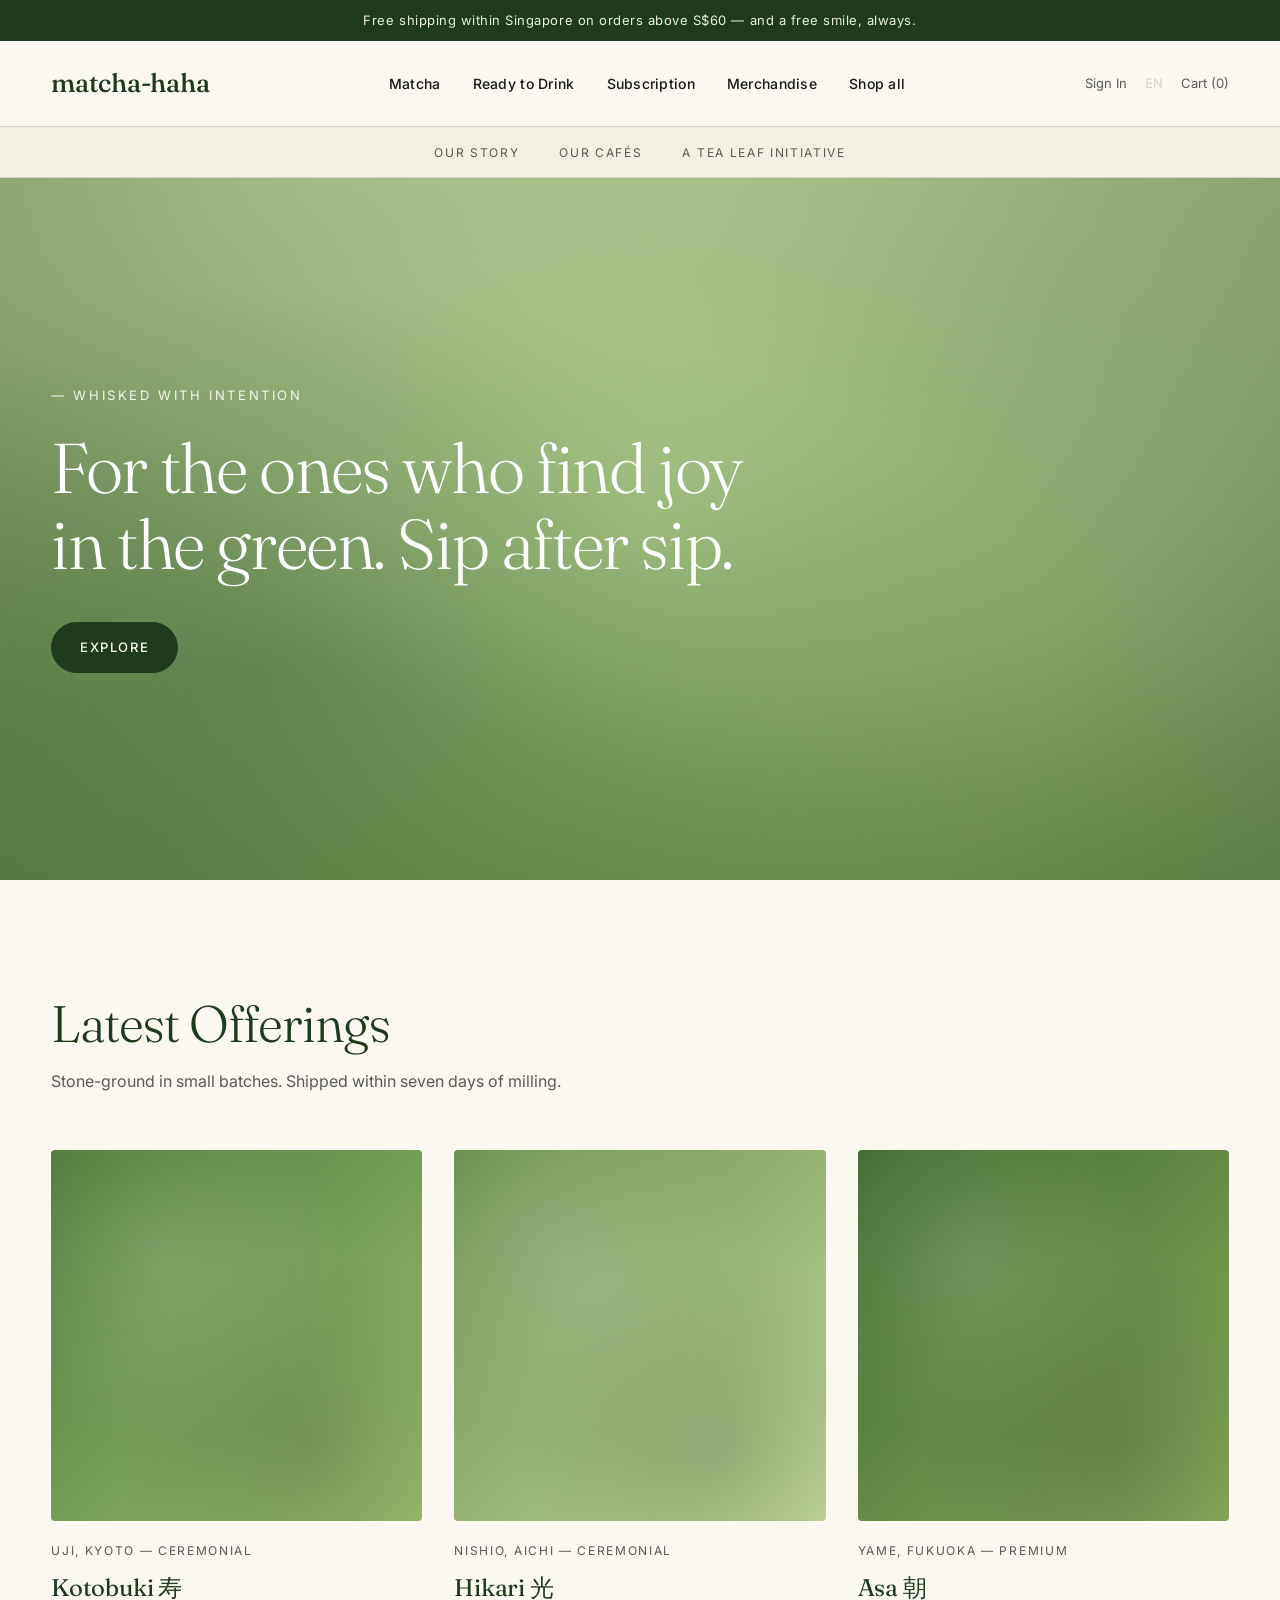
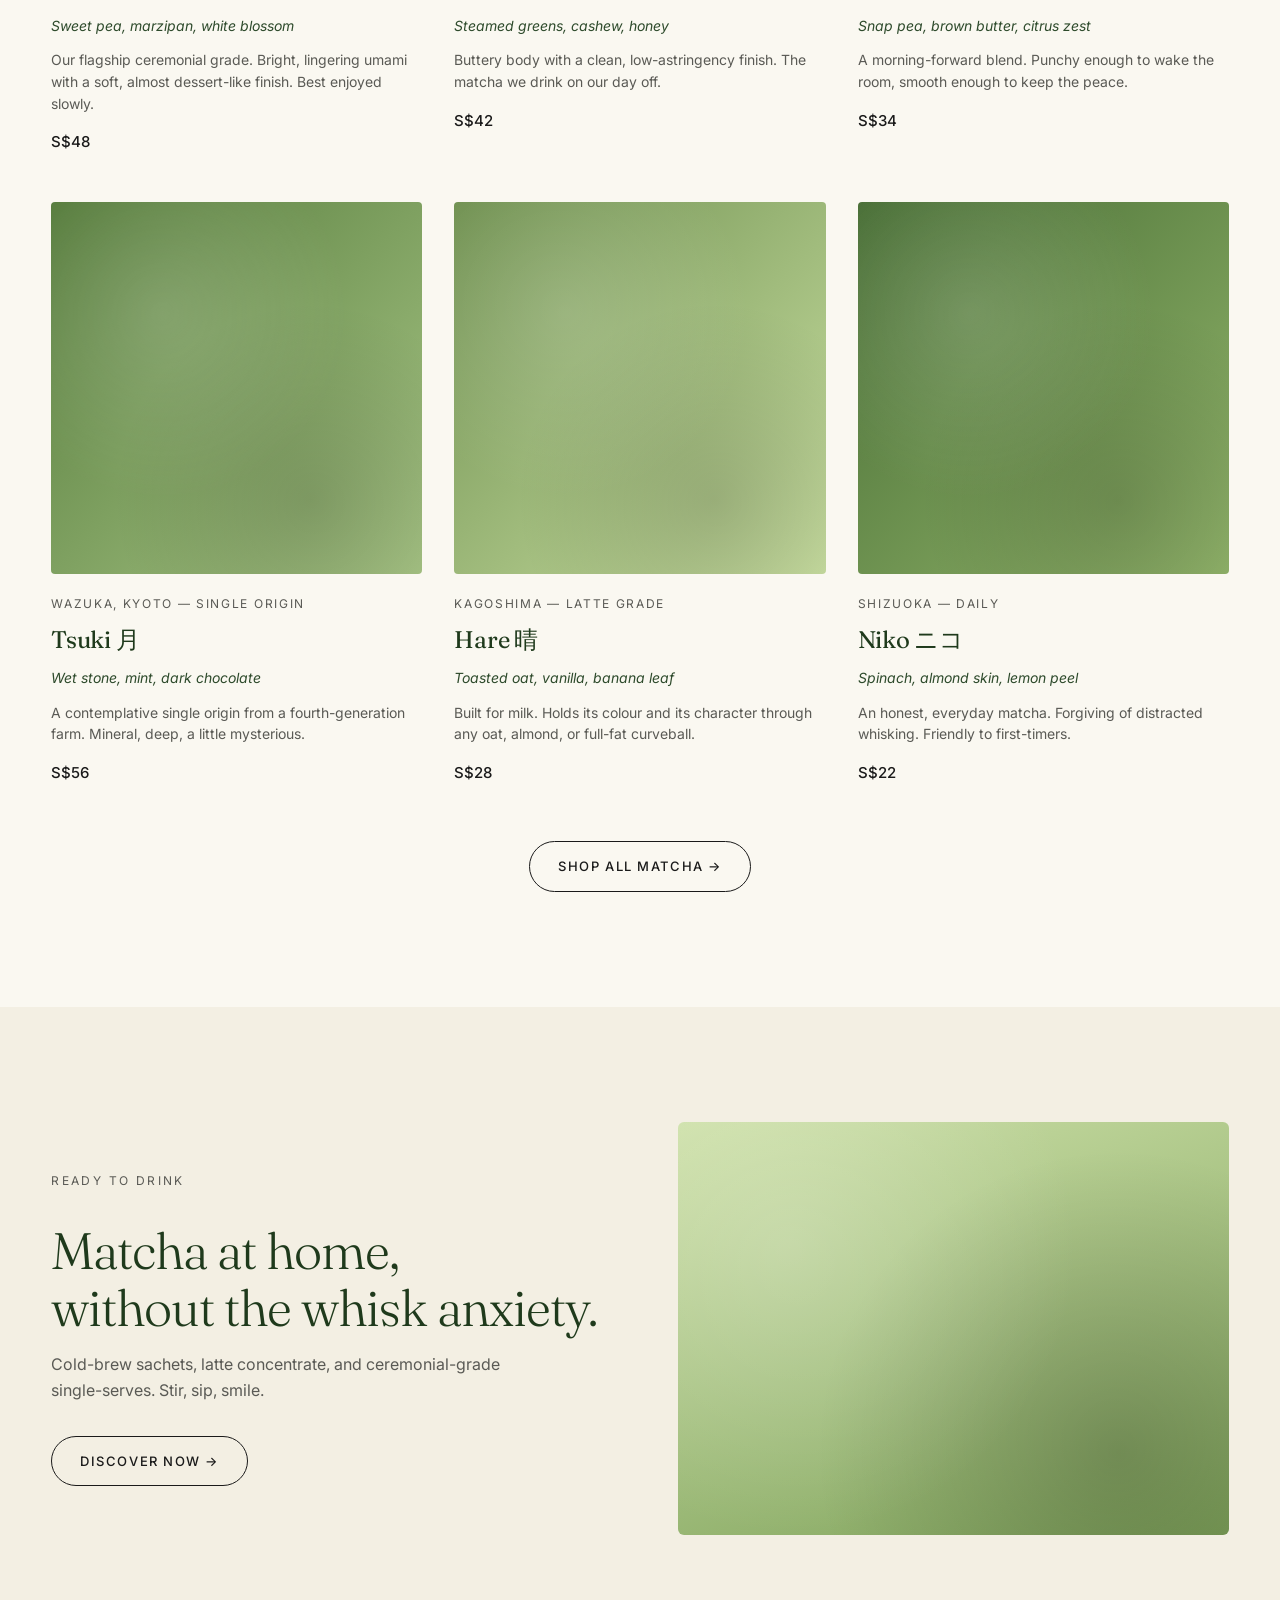
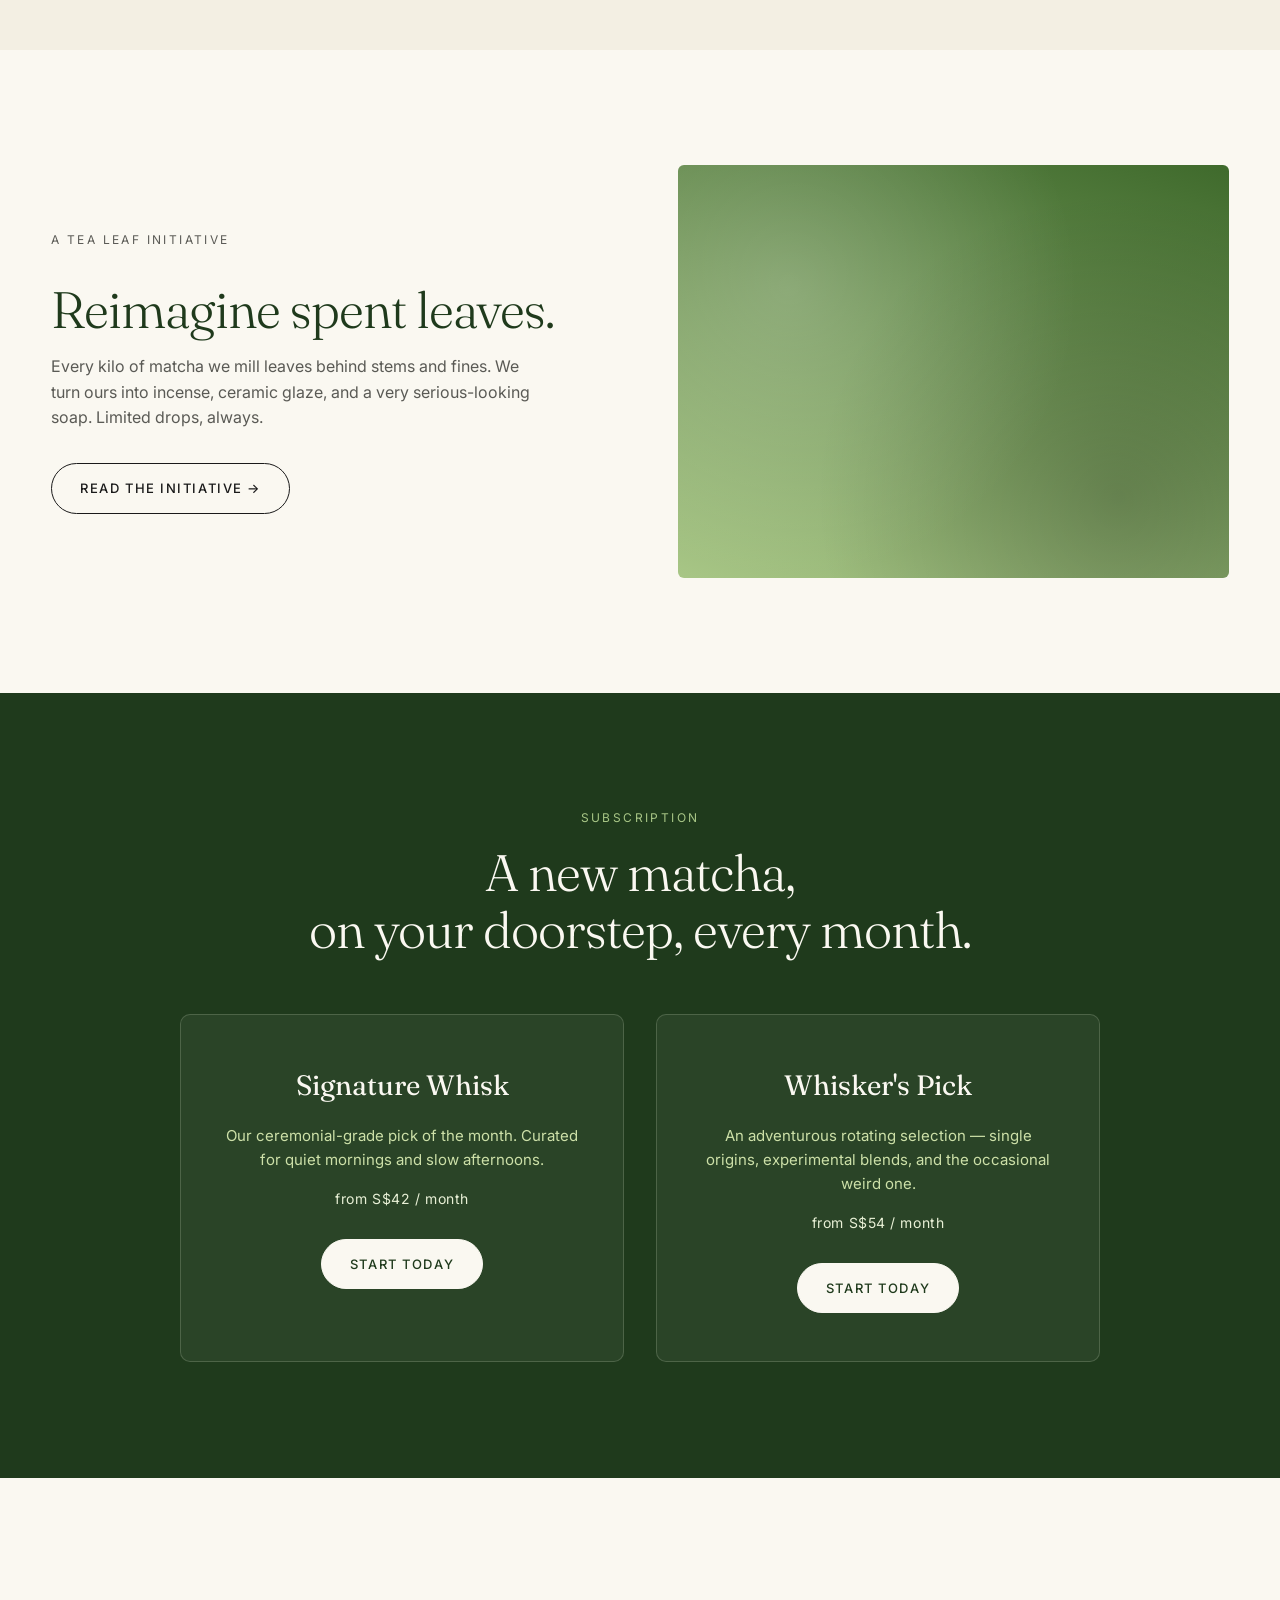
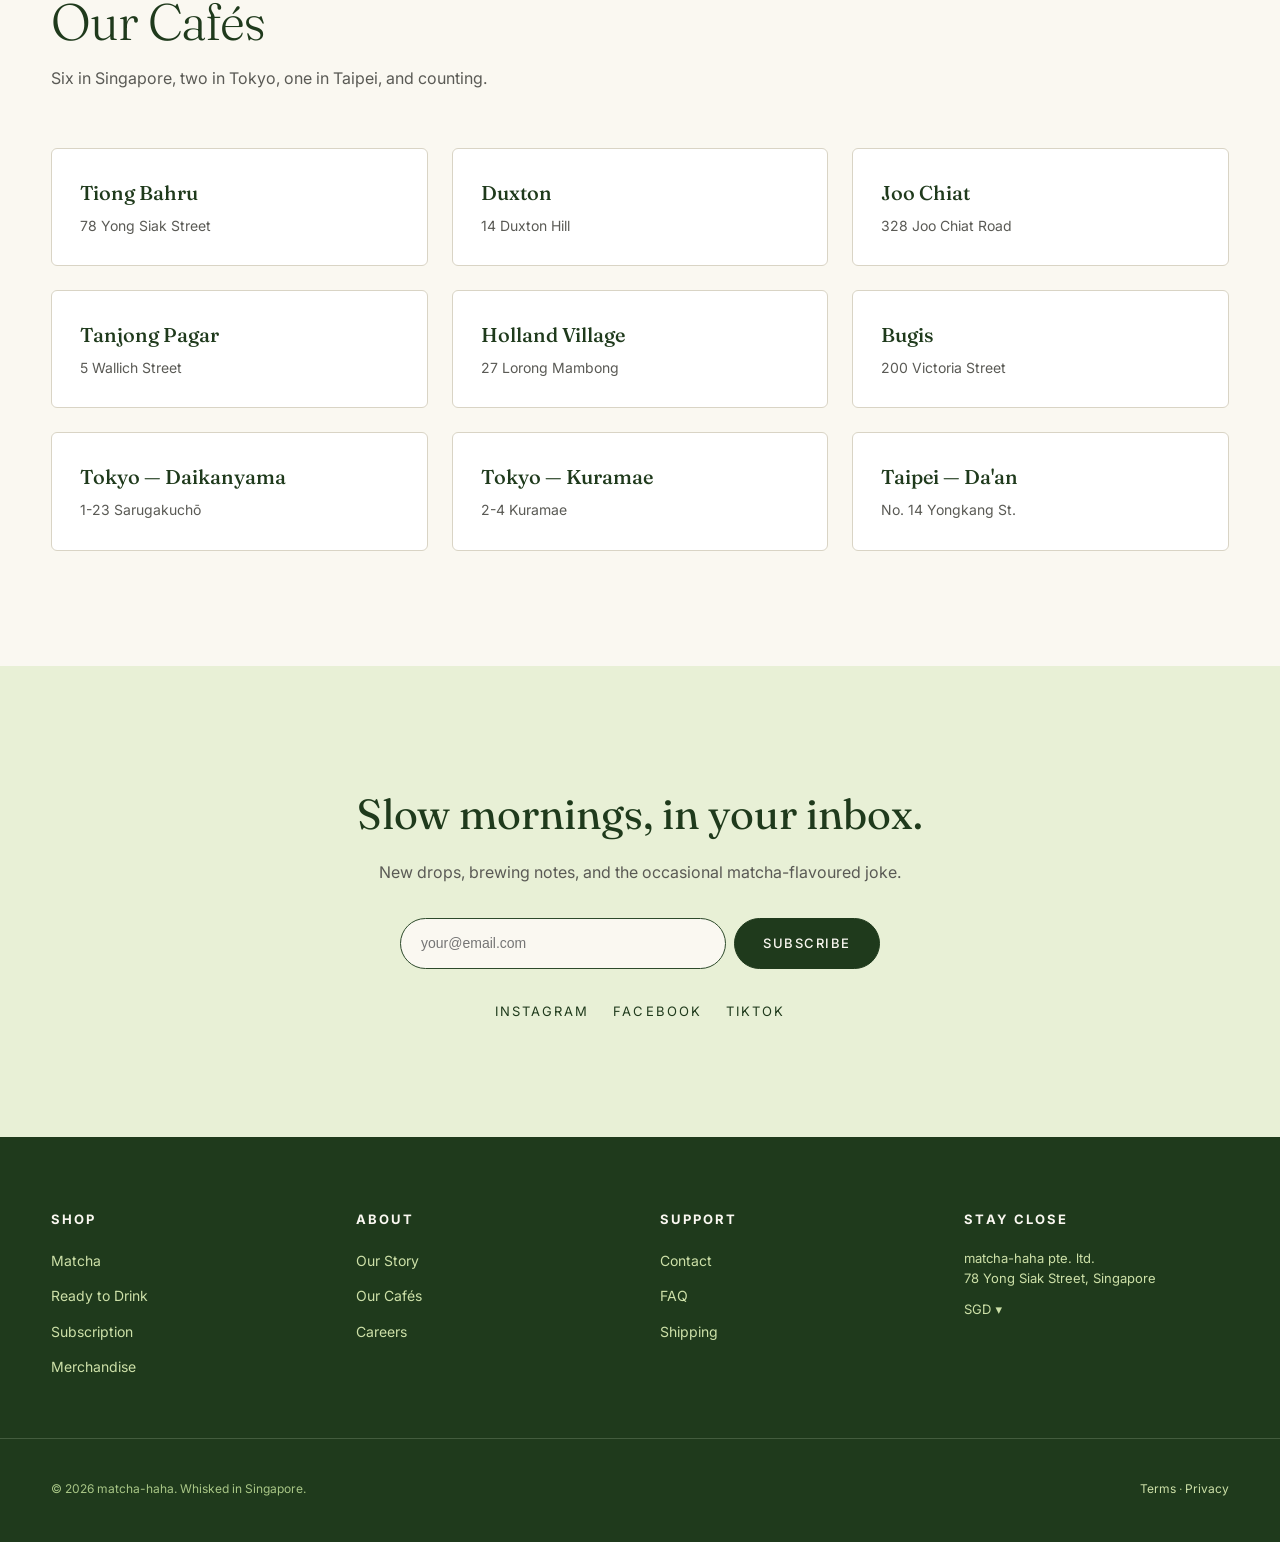
==== index.html @ e5ec3245 "first commit" ====
<!DOCTYPE html>
<html lang="en">
<head>
<meta charset="UTF-8" />
<meta name="viewport" content="width=device-width, initial-scale=1.0" />
<title>matcha-haha — Matcha Made Joyful</title>
<meta name="description" content="matcha-haha: ceremonial and culinary matcha sourced from Japan's finest tea regions. Whisked with care, served with a smile." />
<link rel="preconnect" href="https://fonts.googleapis.com" />
<link rel="preconnect" href="https://fonts.gstatic.com" crossorigin />
<link href="https://fonts.googleapis.com/css2?family=Inter:wght@300;400;500;600;700&family=Fraunces:opsz,wght@9..144,300;9..144,400;9..144,500&display=swap" rel="stylesheet" />
<link rel="stylesheet" href="css/styles.css" />
</head>
<body>

<!-- ANNOUNCEMENT BAR -->
<div class="announcement">
  <p>Free shipping within Singapore on orders above S$60 — and a free smile, always.</p>
</div>

<!-- HEADER -->
<header class="site-header">
  <div class="container header-inner">
    <a href="index.html" class="logo">matcha-haha</a>

    <nav class="primary-nav" aria-label="Primary">
      <ul>
        <li><a href="shop.html">Matcha</a></li>
        <li><a href="shop.html#ready">Ready to Drink</a></li>
        <li><a href="subscriptions.html">Subscription</a></li>
        <li><a href="shop.html#merch">Merchandise</a></li>
        <li><a href="shop.html">Shop all</a></li>
      </ul>
    </nav>

    <div class="header-utils">
      <a id="auth-link" href="signin.html" class="util-link" aria-label="Sign in">Sign In</a>
      <span class="util-divider">EN</span>
      <a href="#" class="util-link cart" aria-label="Cart">Cart (0)</a>
    </div>
  </div>

  <nav class="secondary-nav" aria-label="Secondary">
    <div class="container">
      <ul>
        <li><a href="about.html">Our Story</a></li>
        <li><a href="about.html#cafes">Our Cafés</a></li>
        <li><a href="about.html#sustainability">A Tea Leaf Initiative</a></li>
      </ul>
    </div>
  </nav>
</header>

<!-- HERO -->
<section class="hero">
  <div class="hero-inner">
    <p class="hero-eyebrow">— Whisked with intention</p>
    <h1 class="hero-title">For the ones who find joy<br/>in the green. Sip after sip.</h1>
    <a href="shop.html" class="btn btn-primary">Explore</a>
  </div>
</section>

<!-- LATEST OFFERINGS -->
<section class="section">
  <div class="container">
    <header class="section-head">
      <h2 class="section-title">Latest Offerings</h2>
      <p class="section-sub">Stone-ground in small batches. Shipped within seven days of milling.</p>
    </header>

    <div class="product-grid">
      <article class="product-card">
        <div class="product-image" style="background: linear-gradient(135deg,#4f7a3a,#9bbf6e);"></div>
        <div class="product-meta">
          <p class="product-origin">Uji, Kyoto — Ceremonial</p>
          <h3 class="product-name">Kotobuki 寿</h3>
          <p class="product-notes">Sweet pea, marzipan, white blossom</p>
          <p class="product-desc">Our flagship ceremonial grade. Bright, lingering umami with a soft, almost dessert-like finish. Best enjoyed slowly.</p>
          <p class="product-price">S$48</p>
        </div>
      </article>

      <article class="product-card">
        <div class="product-image" style="background: linear-gradient(135deg,#6a8e4e,#c2d99a);"></div>
        <div class="product-meta">
          <p class="product-origin">Nishio, Aichi — Ceremonial</p>
          <h3 class="product-name">Hikari 光</h3>
          <p class="product-notes">Steamed greens, cashew, honey</p>
          <p class="product-desc">Buttery body with a clean, low-astringency finish. The matcha we drink on our day off.</p>
          <p class="product-price">S$42</p>
        </div>
      </article>

      <article class="product-card">
        <div class="product-image" style="background: linear-gradient(135deg,#3f6a2c,#8aab5e);"></div>
        <div class="product-meta">
          <p class="product-origin">Yame, Fukuoka — Premium</p>
          <h3 class="product-name">Asa 朝</h3>
          <p class="product-notes">Snap pea, brown butter, citrus zest</p>
          <p class="product-desc">A morning-forward blend. Punchy enough to wake the room, smooth enough to keep the peace.</p>
          <p class="product-price">S$34</p>
        </div>
      </article>

      <article class="product-card">
        <div class="product-image" style="background: linear-gradient(135deg,#557b3b,#a8c686);"></div>
        <div class="product-meta">
          <p class="product-origin">Wazuka, Kyoto — Single Origin</p>
          <h3 class="product-name">Tsuki 月</h3>
          <p class="product-notes">Wet stone, mint, dark chocolate</p>
          <p class="product-desc">A contemplative single origin from a fourth-generation farm. Mineral, deep, a little mysterious.</p>
          <p class="product-price">S$56</p>
        </div>
      </article>

      <article class="product-card">
        <div class="product-image" style="background: linear-gradient(135deg,#6f9050,#cae0a2);"></div>
        <div class="product-meta">
          <p class="product-origin">Kagoshima — Latte Grade</p>
          <h3 class="product-name">Hare 晴</h3>
          <p class="product-notes">Toasted oat, vanilla, banana leaf</p>
          <p class="product-desc">Built for milk. Holds its colour and its character through any oat, almond, or full-fat curveball.</p>
          <p class="product-price">S$28</p>
        </div>
      </article>

      <article class="product-card">
        <div class="product-image" style="background: linear-gradient(135deg,#476d34,#92b56b);"></div>
        <div class="product-meta">
          <p class="product-origin">Shizuoka — Daily</p>
          <h3 class="product-name">Niko ニコ</h3>
          <p class="product-notes">Spinach, almond skin, lemon peel</p>
          <p class="product-desc">An honest, everyday matcha. Forgiving of distracted whisking. Friendly to first-timers.</p>
          <p class="product-price">S$22</p>
        </div>
      </article>
    </div>

    <div class="section-cta">
      <a href="shop.html" class="btn btn-ghost">Shop all matcha →</a>
    </div>
  </div>
</section>

<!-- READY TO DRINK -->
<section class="section section-alt">
  <div class="container split">
    <div class="split-text">
      <p class="eyebrow">Ready to Drink</p>
      <h2 class="section-title">Matcha at home,<br/>without the whisk anxiety.</h2>
      <p>Cold-brew sachets, latte concentrate, and ceremonial-grade single-serves. Stir, sip, smile.</p>
      <a href="shop.html#ready" class="btn btn-ghost">Discover now →</a>
    </div>
    <div class="split-image" style="background: linear-gradient(160deg,#cde0a8,#7ea25a);"></div>
  </div>
</section>

<!-- LIFESTYLE / SUSTAINABILITY -->
<section class="section">
  <div class="container split reverse">
    <div class="split-image" style="background: linear-gradient(200deg,#3f6a2c,#a8c686);"></div>
    <div class="split-text">
      <p class="eyebrow">A Tea Leaf Initiative</p>
      <h2 class="section-title">Reimagine spent leaves.</h2>
      <p>Every kilo of matcha we mill leaves behind stems and fines. We turn ours into incense, ceramic glaze, and a very serious-looking soap. Limited drops, always.</p>
      <a href="about.html#sustainability" class="btn btn-ghost">Read the initiative →</a>
    </div>
  </div>
</section>

<!-- SUBSCRIPTIONS -->
<section class="section section-dark">
  <div class="container">
    <header class="section-head center">
      <p class="eyebrow light">Subscription</p>
      <h2 class="section-title light">A new matcha,<br/>on your doorstep, every month.</h2>
    </header>

    <div class="sub-grid">
      <article class="sub-card">
        <h3>Signature Whisk</h3>
        <p>Our ceremonial-grade pick of the month. Curated for quiet mornings and slow afternoons.</p>
        <p class="sub-price">from S$42 / month</p>
        <a href="subscriptions.html" class="btn btn-light">Start today</a>
      </article>
      <article class="sub-card">
        <h3>Whisker's Pick</h3>
        <p>An adventurous rotating selection — single origins, experimental blends, and the occasional weird one.</p>
        <p class="sub-price">from S$54 / month</p>
        <a href="subscriptions.html" class="btn btn-light">Start today</a>
      </article>
    </div>
  </div>
</section>

<!-- STORES -->
<section class="section">
  <div class="container">
    <header class="section-head">
      <h2 class="section-title">Our Cafés</h2>
      <p class="section-sub">Six in Singapore, two in Tokyo, one in Taipei, and counting.</p>
    </header>

    <div class="store-grid">
      <div class="store-card"><h4>Tiong Bahru</h4><p>78 Yong Siak Street</p></div>
      <div class="store-card"><h4>Duxton</h4><p>14 Duxton Hill</p></div>
      <div class="store-card"><h4>Joo Chiat</h4><p>328 Joo Chiat Road</p></div>
      <div class="store-card"><h4>Tanjong Pagar</h4><p>5 Wallich Street</p></div>
      <div class="store-card"><h4>Holland Village</h4><p>27 Lorong Mambong</p></div>
      <div class="store-card"><h4>Bugis</h4><p>200 Victoria Street</p></div>
      <div class="store-card"><h4>Tokyo — Daikanyama</h4><p>1-23 Sarugakuchō</p></div>
      <div class="store-card"><h4>Tokyo — Kuramae</h4><p>2-4 Kuramae</p></div>
      <div class="store-card"><h4>Taipei — Da'an</h4><p>No. 14 Yongkang St.</p></div>
    </div>
  </div>
</section>

<!-- NEWSLETTER -->
<section class="newsletter">
  <div class="container">
    <h2>Slow mornings, in your inbox.</h2>
    <p>New drops, brewing notes, and the occasional matcha-flavoured joke.</p>
    <form class="newsletter-form" onsubmit="event.preventDefault(); alert('Subscribed! (demo)');">
      <input type="email" placeholder="your@email.com" required />
      <button type="submit" class="btn btn-primary">Subscribe</button>
    </form>
    <div class="socials">
      <a href="#">Instagram</a>
      <a href="#">Facebook</a>
      <a href="#">TikTok</a>
    </div>
  </div>
</section>

<!-- FOOTER -->
<footer class="site-footer">
  <div class="container footer-grid">
    <div>
      <h5>Shop</h5>
      <ul>
        <li><a href="shop.html">Matcha</a></li>
        <li><a href="shop.html#ready">Ready to Drink</a></li>
        <li><a href="subscriptions.html">Subscription</a></li>
        <li><a href="shop.html#merch">Merchandise</a></li>
      </ul>
    </div>
    <div>
      <h5>About</h5>
      <ul>
        <li><a href="about.html">Our Story</a></li>
        <li><a href="about.html#cafes">Our Cafés</a></li>
        <li><a href="#">Careers</a></li>
      </ul>
    </div>
    <div>
      <h5>Support</h5>
      <ul>
        <li><a href="#">Contact</a></li>
        <li><a href="#">FAQ</a></li>
        <li><a href="#">Shipping</a></li>
      </ul>
    </div>
    <div>
      <h5>Stay close</h5>
      <p class="muted">matcha-haha pte. ltd.<br/>78 Yong Siak Street, Singapore</p>
      <p class="muted">SGD ▾</p>
    </div>
  </div>
  <div class="container footer-bottom">
    <p>© 2026 matcha-haha. Whisked in Singapore.</p>
    <p><a href="#">Terms</a> · <a href="#">Privacy</a></p>
  </div>
</footer>

<script type="module" src="js/header.js"></script>
<script src="js/script.js"></script>
</body>
</html>
---- css/styles.css ----
/* ============================================
   matcha-haha — minimalist matcha brand site
   Inspired by alchemist.global layout
   ============================================ */

:root {
  --green-900: #1f3a1c;
  --green-700: #2d4a2b;
  --green-600: #3f6b3a;
  --green-500: #557b3b;
  --green-400: #7ea25a;
  --green-300: #a8c686;
  --green-200: #cde0a8;
  --green-100: #e8f0d6;
  --cream:     #faf8f1;
  --paper:     #f3efe3;
  --ink:       #1a1a1a;
  --ink-muted: #5a5a55;
  --line:      #d9d4c5;
  --white:     #ffffff;

  --font-sans:  'Inter', system-ui, -apple-system, sans-serif;
  --font-serif: 'Fraunces', Georgia, serif;

  --max-w: 1280px;
  --gutter: clamp(20px, 4vw, 56px);
}

/* ---------- Reset ---------- */
*, *::before, *::after { box-sizing: border-box; }
html, body { margin: 0; padding: 0; }
img { max-width: 100%; display: block; }
a { color: inherit; text-decoration: none; }
button { font: inherit; cursor: pointer; }
ul { list-style: none; padding: 0; margin: 0; }

body {
  font-family: var(--font-sans);
  font-size: 16px;
  line-height: 1.6;
  color: var(--ink);
  background: var(--cream);
  -webkit-font-smoothing: antialiased;
}

.container {
  max-width: var(--max-w);
  margin: 0 auto;
  padding: 0 var(--gutter);
}

/* ---------- Announcement ---------- */
.announcement {
  background: var(--green-900);
  color: var(--green-100);
  text-align: center;
  font-size: 13px;
  letter-spacing: 0.04em;
  padding: 10px 16px;
}
.announcement p { margin: 0; }

/* ---------- Header ---------- */
.site-header {
  background: var(--cream);
  border-bottom: 1px solid var(--line);
  position: sticky;
  top: 0;
  z-index: 100;
}
.header-inner {
  display: grid;
  grid-template-columns: auto 1fr auto;
  align-items: center;
  gap: 32px;
  padding: 22px var(--gutter);
}
.logo {
  font-family: var(--font-serif);
  font-size: 26px;
  font-weight: 500;
  letter-spacing: -0.01em;
  color: var(--green-900);
}
.primary-nav ul {
  display: flex;
  justify-content: center;
  gap: 32px;
}
.primary-nav a {
  font-size: 14px;
  font-weight: 500;
  letter-spacing: 0.02em;
  color: var(--ink);
  position: relative;
}
.primary-nav a:hover { color: var(--green-700); }
.primary-nav a:hover::after {
  content: '';
  position: absolute;
  left: 0; right: 0; bottom: -6px;
  height: 1.5px;
  background: var(--green-700);
}
.header-utils {
  display: flex;
  align-items: center;
  gap: 18px;
  font-size: 13px;
  color: var(--ink-muted);
}
.util-link:hover { color: var(--green-700); }
.util-divider { color: var(--line); }

.secondary-nav {
  border-top: 1px solid var(--line);
  background: var(--paper);
}
.secondary-nav ul {
  display: flex;
  justify-content: center;
  gap: 40px;
  padding: 12px 0;
}
.secondary-nav a {
  font-size: 12px;
  text-transform: uppercase;
  letter-spacing: 0.14em;
  color: var(--ink-muted);
}
.secondary-nav a:hover { color: var(--green-700); }

/* ---------- Hero ---------- */
.hero {
  position: relative;
  min-height: 78vh;
  display: flex;
  align-items: center;
  background:
    radial-gradient(ellipse at 70% 30%, rgba(168,198,134,0.55), transparent 60%),
    radial-gradient(ellipse at 20% 70%, rgba(63,107,58,0.4), transparent 55%),
    linear-gradient(180deg, var(--green-200), var(--green-400) 100%);
  color: var(--white);
  overflow: hidden;
}
.hero::before {
  content: '';
  position: absolute;
  inset: 0;
  background: radial-gradient(circle at 50% 50%, transparent 0%, rgba(31,58,28,0.35) 100%);
  pointer-events: none;
}
.hero-inner {
  position: relative;
  max-width: var(--max-w);
  margin: 0 auto;
  padding: 80px var(--gutter);
  width: 100%;
}
.hero-eyebrow {
  font-size: 13px;
  text-transform: uppercase;
  letter-spacing: 0.2em;
  margin: 0 0 24px;
  opacity: 0.9;
}
.hero-title {
  font-family: var(--font-serif);
  font-weight: 300;
  font-size: clamp(36px, 5.5vw, 72px);
  line-height: 1.08;
  letter-spacing: -0.02em;
  margin: 0 0 40px;
  max-width: 900px;
}

/* ---------- Buttons ---------- */
.btn {
  display: inline-block;
  padding: 14px 28px;
  font-size: 13px;
  font-weight: 500;
  letter-spacing: 0.12em;
  text-transform: uppercase;
  border-radius: 999px;
  border: 1.5px solid transparent;
  transition: all 0.2s ease;
  cursor: pointer;
}
.btn-primary {
  background: var(--green-900);
  color: var(--cream);
  border-color: var(--green-900);
}
.btn-primary:hover {
  background: var(--green-700);
  border-color: var(--green-700);
}
.btn-ghost {
  background: transparent;
  border-color: var(--ink);
  color: var(--ink);
}
.btn-ghost:hover {
  background: var(--ink);
  color: var(--cream);
}
.btn-light {
  background: var(--cream);
  color: var(--green-900);
  border-color: var(--cream);
}
.btn-light:hover {
  background: var(--green-100);
  border-color: var(--green-100);
}

/* ---------- Sections ---------- */
.section {
  padding: clamp(64px, 9vw, 120px) 0;
}
.section-alt { background: var(--paper); }
.section-dark {
  background: var(--green-900);
  color: var(--cream);
}
.section-dark .section-title { color: var(--cream); }

.section-head {
  margin-bottom: 56px;
  max-width: 720px;
}
.section-head.center {
  margin-left: auto;
  margin-right: auto;
  text-align: center;
}
.section-title {
  font-family: var(--font-serif);
  font-weight: 300;
  font-size: clamp(30px, 4vw, 52px);
  line-height: 1.12;
  letter-spacing: -0.02em;
  color: var(--green-900);
  margin: 0 0 16px;
}
.section-title.light { color: var(--cream); }
.section-sub {
  font-size: 16px;
  color: var(--ink-muted);
  margin: 0;
  max-width: 560px;
}
.eyebrow {
  font-size: 12px;
  text-transform: uppercase;
  letter-spacing: 0.2em;
  color: var(--green-700);
  margin: 0 0 16px;
}
.eyebrow.light { color: var(--green-300); }
.section-cta { margin-top: 56px; text-align: center; }

/* ---------- Product Grid ---------- */
.product-grid {
  display: grid;
  grid-template-columns: repeat(3, 1fr);
  gap: 48px 32px;
}
.product-card {
  display: flex;
  flex-direction: column;
}
.product-image {
  aspect-ratio: 1 / 1;
  border-radius: 4px;
  margin-bottom: 20px;
  background: var(--green-200);
  position: relative;
  overflow: hidden;
}
.product-image::after {
  content: '';
  position: absolute;
  inset: 0;
  background:
    radial-gradient(circle at 30% 30%, rgba(255,255,255,0.15), transparent 50%),
    radial-gradient(circle at 70% 80%, rgba(0,0,0,0.15), transparent 50%);
}
.product-origin {
  font-size: 12px;
  text-transform: uppercase;
  letter-spacing: 0.14em;
  color: var(--ink-muted);
  margin: 0 0 8px;
}
.product-name {
  font-family: var(--font-serif);
  font-weight: 400;
  font-size: 24px;
  letter-spacing: -0.01em;
  margin: 0 0 8px;
  color: var(--green-900);
}
.product-notes {
  font-style: italic;
  color: var(--green-700);
  margin: 0 0 12px;
  font-size: 14px;
}
.product-desc {
  font-size: 14px;
  color: var(--ink-muted);
  line-height: 1.55;
  margin: 0 0 16px;
}
.product-price {
  font-size: 15px;
  font-weight: 500;
  margin: auto 0 0;
  color: var(--ink);
}

/* ---------- Split Sections ---------- */
.split {
  display: grid;
  grid-template-columns: 1fr 1fr;
  gap: clamp(40px, 6vw, 96px);
  align-items: center;
}
.split.reverse .split-image { order: 1; }
.split-text p { color: var(--ink-muted); max-width: 480px; margin-bottom: 32px; }
.split-image {
  aspect-ratio: 4 / 3;
  border-radius: 6px;
  position: relative;
  overflow: hidden;
}
.split-image::after {
  content: '';
  position: absolute;
  inset: 0;
  background:
    radial-gradient(circle at 20% 30%, rgba(255,255,255,0.2), transparent 55%),
    radial-gradient(circle at 80% 80%, rgba(0,0,0,0.2), transparent 55%);
}

/* ---------- Subscription Grid ---------- */
.sub-grid {
  display: grid;
  grid-template-columns: 1fr 1fr;
  gap: 32px;
  max-width: 920px;
  margin: 0 auto;
}
.sub-card {
  background: rgba(255,255,255,0.05);
  border: 1px solid rgba(232,240,214,0.18);
  border-radius: 10px;
  padding: 48px 40px;
  text-align: center;
}
.sub-card h3 {
  font-family: var(--font-serif);
  font-weight: 400;
  font-size: 28px;
  margin: 0 0 16px;
}
.sub-card p {
  color: var(--green-200);
  font-size: 15px;
  margin: 0 0 16px;
}
.sub-price {
  font-size: 14px !important;
  color: var(--green-100) !important;
  margin-bottom: 28px !important;
  letter-spacing: 0.04em;
}

/* ---------- Store Grid ---------- */
.store-grid {
  display: grid;
  grid-template-columns: repeat(3, 1fr);
  gap: 24px;
}
.store-card {
  border: 1px solid var(--line);
  border-radius: 6px;
  padding: 28px;
  background: var(--white);
  transition: all 0.2s ease;
}
.store-card:hover {
  border-color: var(--green-700);
  transform: translateY(-2px);
}
.store-card h4 {
  font-family: var(--font-serif);
  font-weight: 500;
  font-size: 20px;
  margin: 0 0 6px;
  color: var(--green-900);
}
.store-card p {
  font-size: 14px;
  color: var(--ink-muted);
  margin: 0;
}

/* ---------- Newsletter ---------- */
.newsletter {
  background: var(--green-100);
  padding: clamp(64px, 9vw, 120px) 0;
  text-align: center;
}
.newsletter h2 {
  font-family: var(--font-serif);
  font-weight: 400;
  font-size: clamp(28px, 3.5vw, 42px);
  color: var(--green-900);
  margin: 0 0 12px;
}
.newsletter p {
  color: var(--ink-muted);
  margin: 0 0 32px;
}
.newsletter-form {
  display: flex;
  justify-content: center;
  gap: 8px;
  max-width: 480px;
  margin: 0 auto 32px;
}
.newsletter-form input {
  flex: 1;
  padding: 14px 20px;
  font-size: 14px;
  border: 1.5px solid var(--green-700);
  border-radius: 999px;
  background: var(--cream);
  color: var(--ink);
  outline: none;
}
.newsletter-form input:focus { border-color: var(--green-900); }
.socials {
  display: flex;
  justify-content: center;
  gap: 24px;
  font-size: 13px;
  text-transform: uppercase;
  letter-spacing: 0.16em;
  color: var(--green-900);
}
.socials a:hover { color: var(--green-600); }

/* ---------- Footer ---------- */
.site-footer {
  background: var(--green-900);
  color: var(--green-100);
  padding: 72px 0 32px;
}
.footer-grid {
  display: grid;
  grid-template-columns: repeat(4, 1fr);
  gap: 40px;
  padding-bottom: 48px;
  border-bottom: 1px solid rgba(232,240,214,0.18);
}
.footer-grid h5 {
  font-size: 13px;
  text-transform: uppercase;
  letter-spacing: 0.16em;
  margin: 0 0 18px;
  color: var(--cream);
}
.footer-grid ul li { margin-bottom: 10px; }
.footer-grid a {
  color: var(--green-200);
  font-size: 14px;
}
.footer-grid a:hover { color: var(--cream); }
.muted {
  color: var(--green-200);
  font-size: 13px;
  margin: 0 0 10px;
  line-height: 1.6;
}
.footer-bottom {
  display: flex;
  justify-content: space-between;
  align-items: center;
  padding-top: 28px;
  font-size: 12px;
  color: var(--green-300);
}
.footer-bottom a { color: var(--green-200); }
.footer-bottom a:hover { color: var(--cream); }

/* ---------- Page header (interior pages) ---------- */
.page-header {
  padding: clamp(72px, 10vw, 140px) 0 clamp(40px, 6vw, 80px);
  background: var(--paper);
  border-bottom: 1px solid var(--line);
}
.page-header .eyebrow { color: var(--green-700); }
.page-header h1 {
  font-family: var(--font-serif);
  font-weight: 300;
  font-size: clamp(40px, 6vw, 80px);
  line-height: 1.05;
  letter-spacing: -0.02em;
  color: var(--green-900);
  margin: 0 0 16px;
  max-width: 900px;
}
.page-header p {
  font-size: 18px;
  color: var(--ink-muted);
  max-width: 640px;
  margin: 0;
}

/* ---------- Long-form / about ---------- */
.prose {
  max-width: 720px;
  margin: 0 auto;
  font-size: 17px;
  line-height: 1.75;
  color: var(--ink);
}
.prose h2 {
  font-family: var(--font-serif);
  font-weight: 400;
  font-size: clamp(28px, 3.5vw, 40px);
  color: var(--green-900);
  margin: 56px 0 16px;
  letter-spacing: -0.01em;
}
.prose p { margin: 0 0 22px; }
.prose .lead {
  font-size: 22px;
  line-height: 1.55;
  color: var(--green-900);
  margin-bottom: 40px;
}

/* ---------- Subscription detail (subs page) ---------- */
.sub-detail-grid {
  display: grid;
  grid-template-columns: 1fr 1fr;
  gap: 40px;
}
.sub-detail-card {
  background: var(--cream);
  border: 1px solid var(--line);
  border-radius: 10px;
  padding: 48px 40px;
}
.sub-detail-card h3 {
  font-family: var(--font-serif);
  font-weight: 400;
  font-size: 32px;
  margin: 0 0 12px;
  color: var(--green-900);
}
.sub-detail-card .sub-price {
  color: var(--ink) !important;
  font-size: 16px !important;
  margin: 8px 0 24px !important;
}
.sub-detail-card ul {
  margin: 24px 0 32px;
}
.sub-detail-card ul li {
  padding: 10px 0 10px 24px;
  border-bottom: 1px solid var(--line);
  font-size: 15px;
  position: relative;
  color: var(--ink);
}
.sub-detail-card ul li::before {
  content: '✿';
  position: absolute;
  left: 0;
  color: var(--green-500);
}

/* How-it-works */
.steps {
  display: grid;
  grid-template-columns: repeat(3, 1fr);
  gap: 32px;
}
.step {
  text-align: center;
  padding: 32px 16px;
}
.step .step-num {
  font-family: var(--font-serif);
  font-size: 56px;
  color: var(--green-400);
  line-height: 1;
  margin-bottom: 16px;
}
.step h4 {
  font-family: var(--font-serif);
  font-weight: 500;
  font-size: 22px;
  margin: 0 0 8px;
  color: var(--green-900);
}
.step p {
  font-size: 14px;
  color: var(--ink-muted);
  margin: 0;
}

/* Shop categories nav */
.shop-cats {
  display: flex;
  gap: 32px;
  padding: 24px 0;
  border-bottom: 1px solid var(--line);
  overflow-x: auto;
}
.shop-cats a {
  font-size: 13px;
  text-transform: uppercase;
  letter-spacing: 0.14em;
  color: var(--ink-muted);
  white-space: nowrap;
}
.shop-cats a:hover, .shop-cats a.active { color: var(--green-900); }

/* ---------- Auth Pages ---------- */
.auth-page {
  min-height: calc(100vh - 80px);
  display: flex;
  align-items: flex-start;
  justify-content: center;
  padding: clamp(40px, 8vw, 96px) var(--gutter);
  background: var(--paper);
}
.auth-card {
  width: 100%;
  max-width: 440px;
  background: var(--cream);
  border: 1px solid var(--line);
  border-radius: 10px;
  padding: 48px 40px;
}
.auth-card h1 {
  font-family: var(--font-serif);
  font-weight: 400;
  font-size: 36px;
  line-height: 1.1;
  letter-spacing: -0.01em;
  color: var(--green-900);
  margin: 0 0 28px;
}
.auth-card .eyebrow { margin-top: 0; }

.oauth-row {
  display: flex;
  flex-direction: column;
  gap: 10px;
  margin-bottom: 24px;
}
.oauth-btn {
  display: flex;
  align-items: center;
  justify-content: center;
  gap: 12px;
  width: 100%;
  padding: 14px 20px;
  font-size: 14px;
  font-weight: 500;
  border: 1.5px solid var(--ink);
  background: var(--cream);
  color: var(--ink);
  border-radius: 999px;
  cursor: pointer;
  transition: all 0.2s ease;
}
.oauth-btn:hover {
  background: var(--ink);
  color: var(--cream);
}
.oauth-icon {
  width: 22px;
  height: 22px;
  display: inline-flex;
  align-items: center;
  justify-content: center;
  background: var(--green-100);
  color: var(--green-900);
  border-radius: 50%;
  font-weight: 700;
  font-size: 13px;
}
.oauth-btn:hover .oauth-icon {
  background: var(--cream);
  color: var(--green-900);
}

.auth-divider {
  position: relative;
  text-align: center;
  margin: 20px 0;
  color: var(--ink-muted);
  font-size: 12px;
  text-transform: uppercase;
  letter-spacing: 0.18em;
}
.auth-divider::before,
.auth-divider::after {
  content: '';
  position: absolute;
  top: 50%;
  width: 38%;
  height: 1px;
  background: var(--line);
}
.auth-divider::before { left: 0; }
.auth-divider::after { right: 0; }
.auth-divider span { background: var(--cream); padding: 0 12px; }

.auth-form {
  display: flex;
  flex-direction: column;
  gap: 16px;
}
.auth-form label {
  display: flex;
  flex-direction: column;
  gap: 6px;
}
.auth-form label > span {
  font-size: 13px;
  color: var(--ink);
  font-weight: 500;
}
.auth-form input {
  padding: 12px 14px;
  font-size: 15px;
  font-family: inherit;
  border: 1.5px solid var(--line);
  border-radius: 6px;
  background: var(--white);
  outline: none;
  transition: border-color 0.15s ease;
}
.auth-form input:focus {
  border-color: var(--green-700);
}
.auth-form .btn { margin-top: 8px; }

.auth-error {
  background: #fde7e3;
  color: #8a2c1d;
  padding: 10px 14px;
  border-radius: 6px;
  font-size: 14px;
  margin: 0;
}
.auth-ok {
  background: var(--green-100);
  color: var(--green-900);
  padding: 10px 14px;
  border-radius: 6px;
  font-size: 14px;
  margin: 0;
}
.auth-helper {
  text-align: center;
  font-size: 13px;
  margin: 8px 0 0;
}
.auth-helper a { color: var(--green-700); text-decoration: underline; }
.auth-foot {
  text-align: center;
  margin: 28px 0 0;
  font-size: 14px;
  color: var(--ink-muted);
}
.auth-foot a { color: var(--green-700); font-weight: 500; }

/* ---------- Header authed state ---------- */
#auth-link.authed {
  color: var(--green-700);
  font-weight: 500;
}
#signout-link {
  color: var(--ink-muted);
}

/* ---------- Account dashboard ---------- */
.account-tabs {
  display: flex;
  flex-wrap: wrap;
  gap: 8px 4px;
  padding: 20px 0;
  border-bottom: 1px solid var(--line);
}
.account-tabs a {
  font-size: 13px;
  text-transform: uppercase;
  letter-spacing: 0.14em;
  color: var(--ink-muted);
  padding: 8px 14px;
  border-radius: 999px;
  transition: all 0.15s ease;
}
.account-tabs a:hover { color: var(--green-900); background: var(--paper); }
.account-tabs a.active {
  color: var(--cream);
  background: var(--green-900);
}
.account-tabs a.signout {
  margin-left: auto;
  color: var(--ink-muted);
}
.account-tabs a.signout:hover { color: #8a2c1d; }

.account-panel { display: none; }
.account-panel.active { display: block; }

.profile-grid {
  display: grid;
  grid-template-columns: repeat(2, 1fr);
  gap: 32px;
  max-width: 640px;
}
.profile-grid p:not(.eyebrow) {
  margin: 0;
  font-size: 17px;
  color: var(--ink);
}

.order-row, .sub-row, .fav-row {
  display: grid;
  grid-template-columns: 1fr auto auto;
  gap: 24px;
  align-items: center;
  padding: 20px 0;
  border-bottom: 1px solid var(--line);
}
.sub-row { grid-template-columns: 1fr auto; }
.fav-row { grid-template-columns: 1fr auto; }
.order-row p, .sub-row p, .fav-row p { margin: 0; }
.order-id {
  font-family: var(--font-serif);
  font-size: 18px;
  color: var(--green-900);
}
.order-status {
  font-size: 12px;
  text-transform: uppercase;
  letter-spacing: 0.14em;
  color: var(--green-700);
  background: var(--green-100);
  padding: 4px 12px;
  border-radius: 999px;
}
.order-total { font-weight: 500; font-size: 16px; }
.sub-row h4 {
  font-family: var(--font-serif);
  font-weight: 500;
  font-size: 20px;
  margin: 0 0 4px;
  color: var(--green-900);
}

/* ---------- Responsive ---------- */
@media (max-width: 960px) {
  .header-inner { grid-template-columns: auto auto; }
  .primary-nav { display: none; }
  .secondary-nav ul { gap: 20px; flex-wrap: wrap; justify-content: flex-start; }
  .product-grid { grid-template-columns: repeat(2, 1fr); }
  .split, .sub-grid, .sub-detail-grid { grid-template-columns: 1fr; }
  .split.reverse .split-image { order: 0; }
  .store-grid { grid-template-columns: repeat(2, 1fr); }
  .footer-grid { grid-template-columns: repeat(2, 1fr); }
  .steps { grid-template-columns: 1fr; }
  .hero { min-height: 60vh; }
}

@media (max-width: 560px) {
  .product-grid, .store-grid, .footer-grid { grid-template-columns: 1fr; }
  .newsletter-form { flex-direction: column; }
  .newsletter-form input { width: 100%; }
  .footer-bottom { flex-direction: column; gap: 12px; text-align: center; }
  .auth-card { padding: 32px 24px; }
  .profile-grid { grid-template-columns: 1fr; gap: 20px; }
  .order-row { grid-template-columns: 1fr auto; }
  .order-status { grid-column: 1 / -1; justify-self: start; }
  .account-tabs a.signout { margin-left: 0; }
}
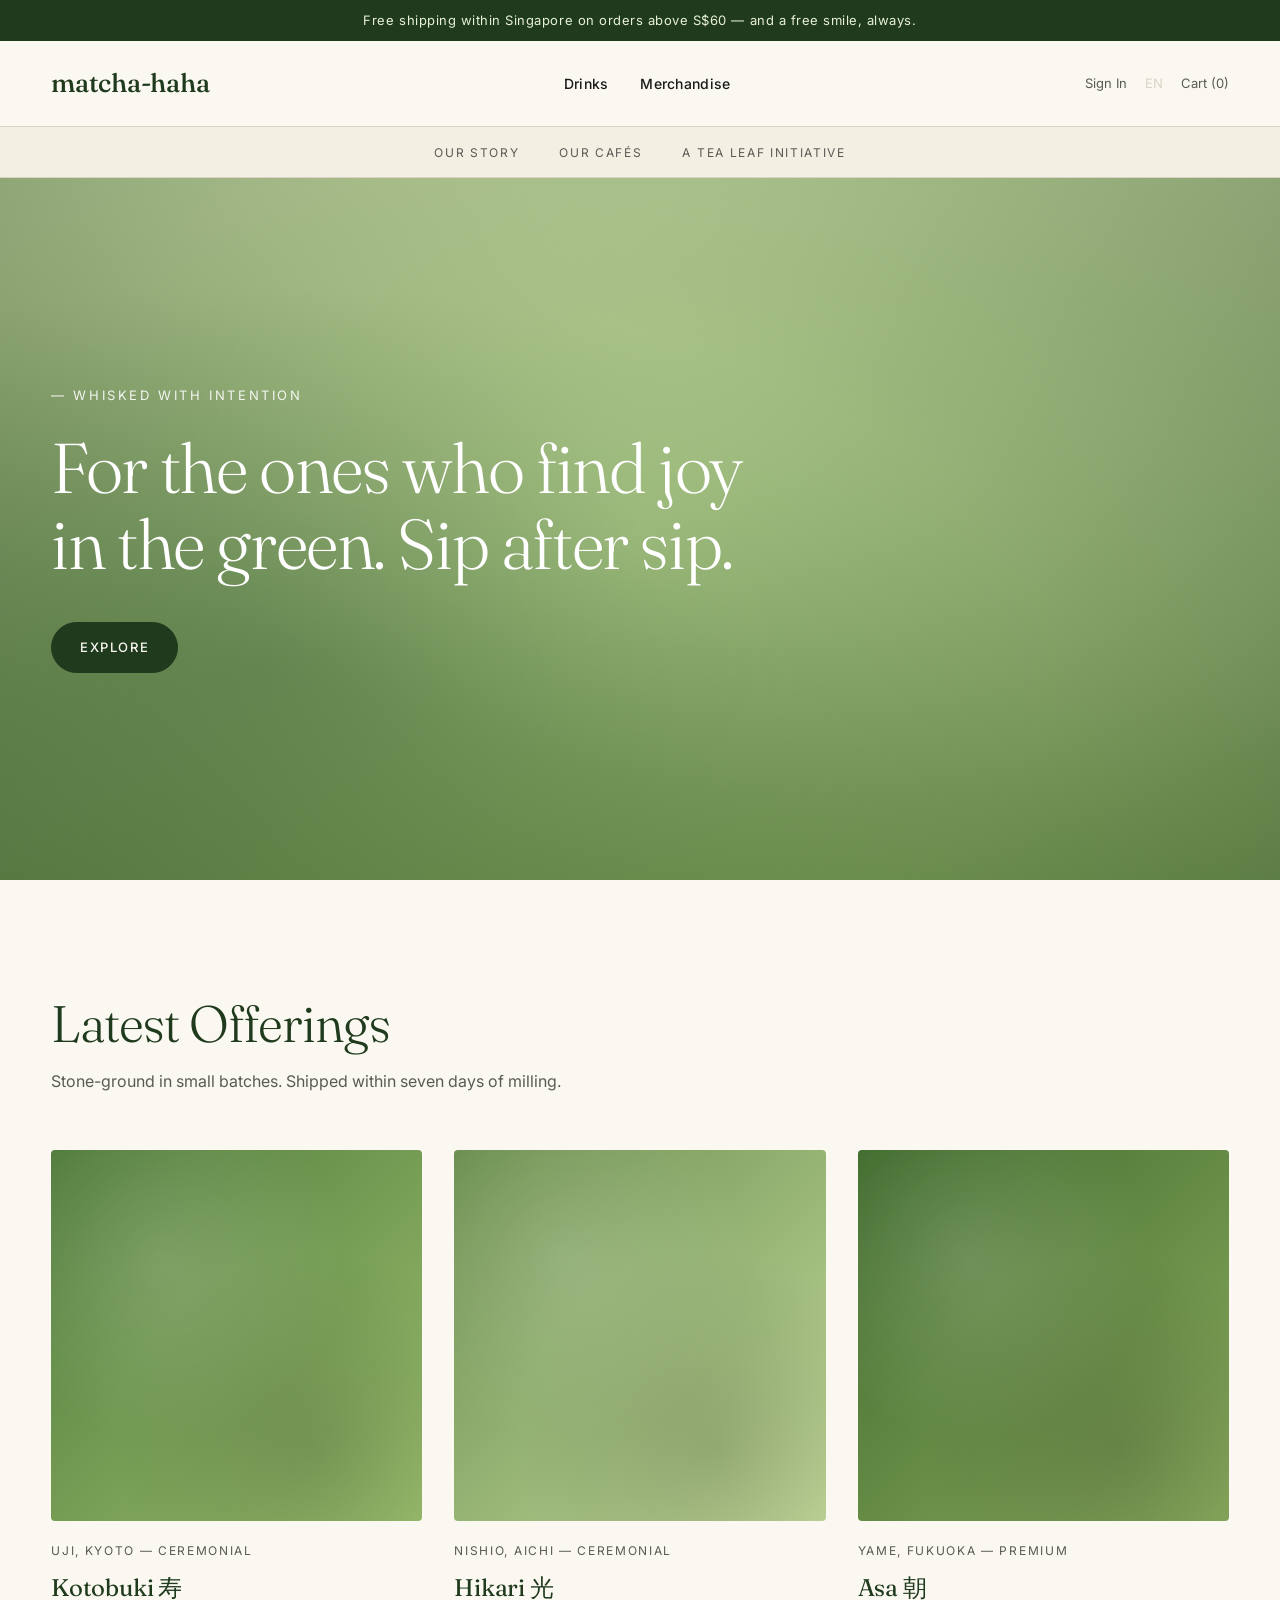
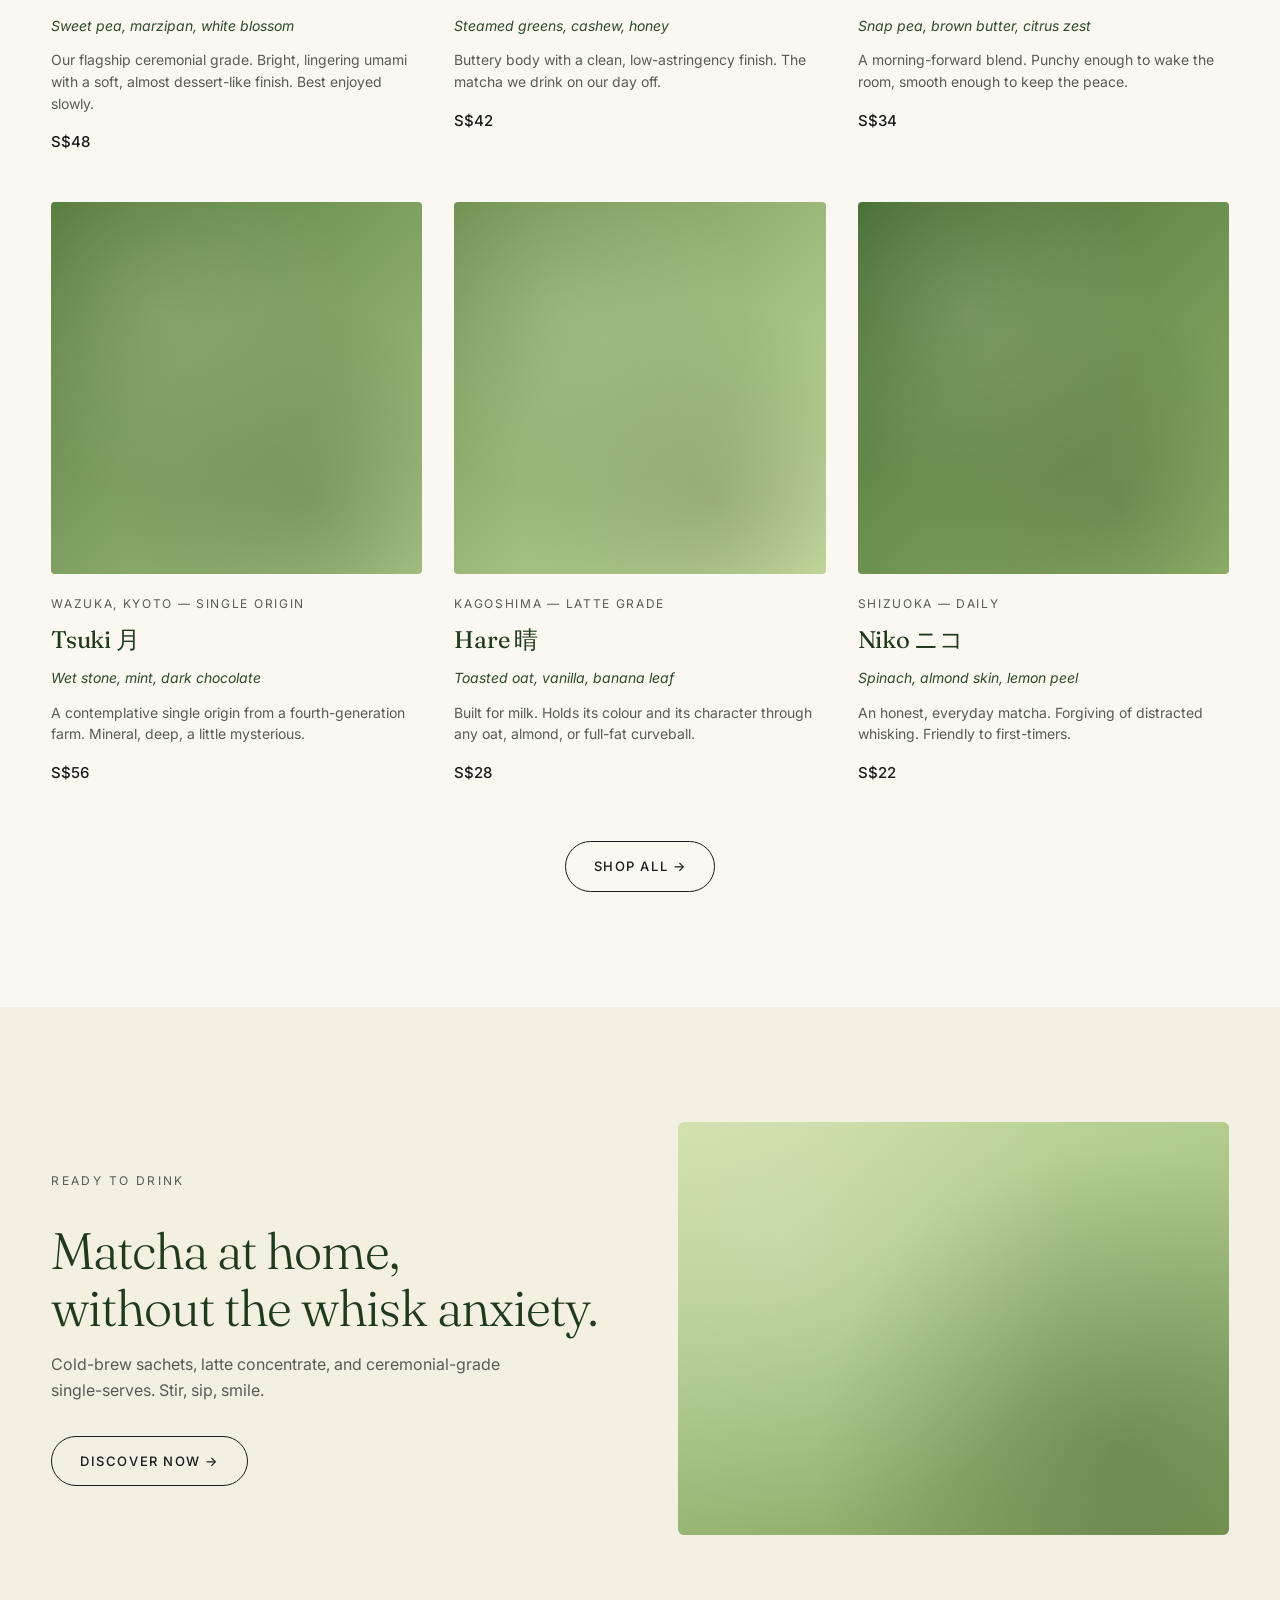
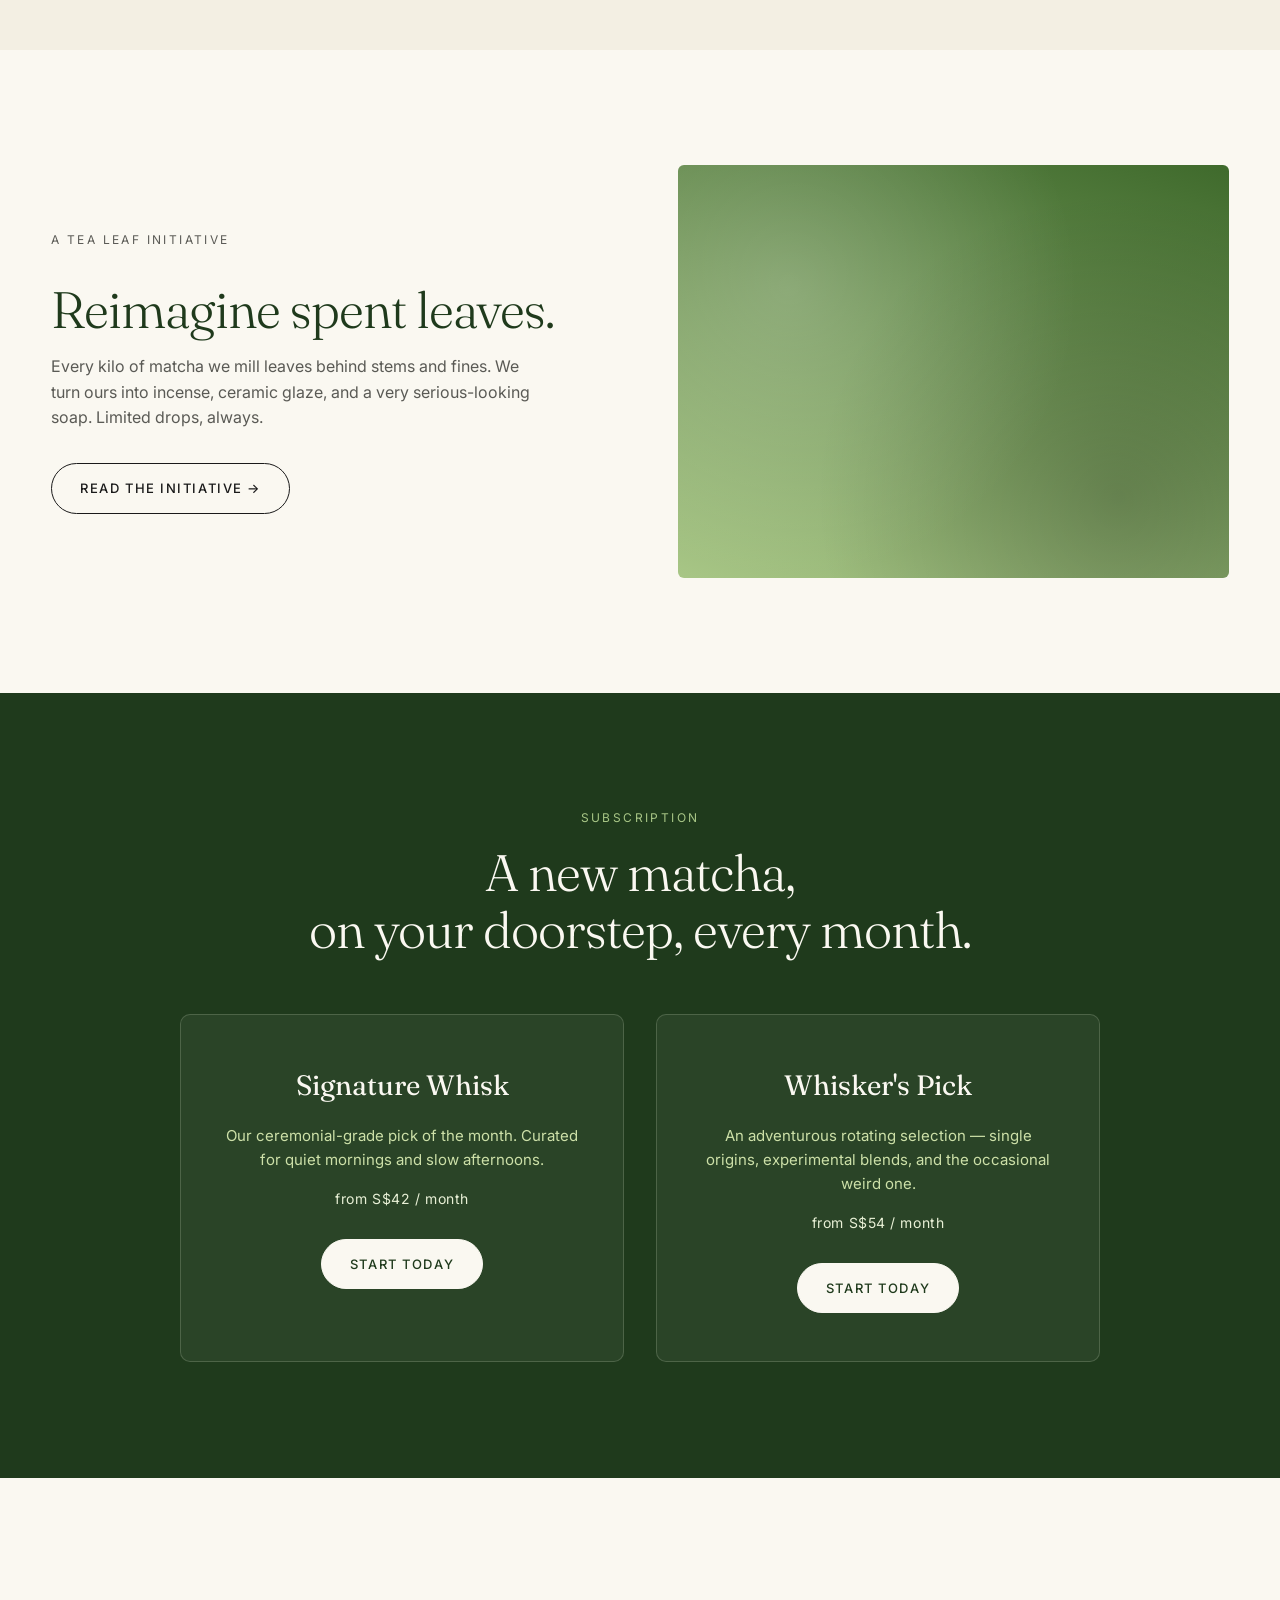
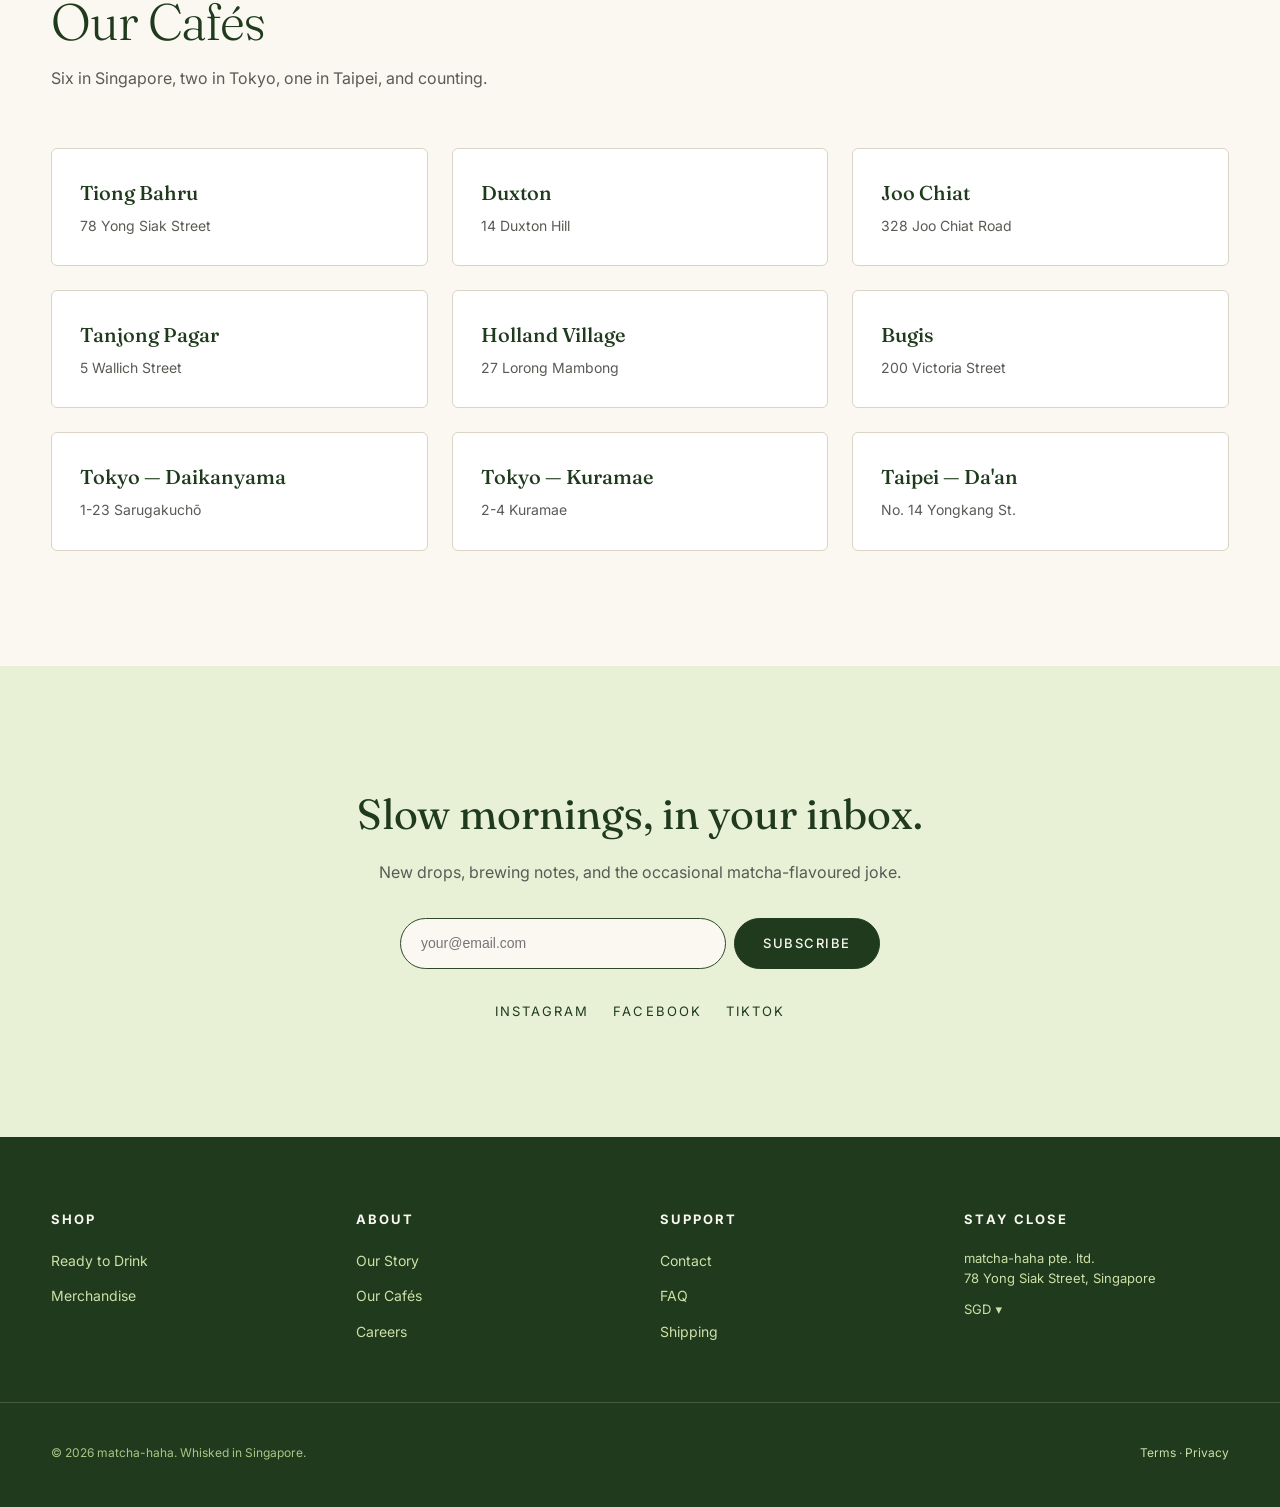
==== commit 0cccd973: "updated menus" ====
--- a/index.html
+++ b/index.html
@@ -24,11 +24,8 @@
 
     <nav class="primary-nav" aria-label="Primary">
       <ul>
-        <li><a href="shop.html">Matcha</a></li>
-        <li><a href="shop.html#ready">Ready to Drink</a></li>
-        <li><a href="subscriptions.html">Subscription</a></li>
+        <li><a href="shop.html#drinks">Drinks</a></li>
         <li><a href="shop.html#merch">Merchandise</a></li>
-        <li><a href="shop.html">Shop all</a></li>
       </ul>
     </nav>
 
@@ -136,7 +133,7 @@
     </div>
 
     <div class="section-cta">
-      <a href="shop.html" class="btn btn-ghost">Shop all matcha →</a>
+      <a href="shop.html" class="btn btn-ghost">Shop all →</a>
     </div>
   </div>
 </section>
@@ -148,7 +145,7 @@
       <p class="eyebrow">Ready to Drink</p>
       <h2 class="section-title">Matcha at home,<br/>without the whisk anxiety.</h2>
       <p>Cold-brew sachets, latte concentrate, and ceremonial-grade single-serves. Stir, sip, smile.</p>
-      <a href="shop.html#ready" class="btn btn-ghost">Discover now →</a>
+      <a href="shop.html#drinks" class="btn btn-ghost">Discover now →</a>
     </div>
     <div class="split-image" style="background: linear-gradient(160deg,#cde0a8,#7ea25a);"></div>
   </div>
@@ -180,13 +177,13 @@
         <h3>Signature Whisk</h3>
         <p>Our ceremonial-grade pick of the month. Curated for quiet mornings and slow afternoons.</p>
         <p class="sub-price">from S$42 / month</p>
-        <a href="subscriptions.html" class="btn btn-light">Start today</a>
+        <a href="shop.html" class="btn btn-light">Start today</a>
       </article>
       <article class="sub-card">
         <h3>Whisker's Pick</h3>
         <p>An adventurous rotating selection — single origins, experimental blends, and the occasional weird one.</p>
         <p class="sub-price">from S$54 / month</p>
-        <a href="subscriptions.html" class="btn btn-light">Start today</a>
+        <a href="shop.html" class="btn btn-light">Start today</a>
       </article>
     </div>
   </div>
@@ -237,9 +234,7 @@
     <div>
       <h5>Shop</h5>
       <ul>
-        <li><a href="shop.html">Matcha</a></li>
-        <li><a href="shop.html#ready">Ready to Drink</a></li>
-        <li><a href="subscriptions.html">Subscription</a></li>
+        <li><a href="shop.html#drinks">Ready to Drink</a></li>
         <li><a href="shop.html#merch">Merchandise</a></li>
       </ul>
     </div>
--- a/css/styles.css
+++ b/css/styles.css
@@ -545,47 +545,6 @@
   margin-bottom: 40px;
 }
 
-/* ---------- Subscription detail (subs page) ---------- */
-.sub-detail-grid {
-  display: grid;
-  grid-template-columns: 1fr 1fr;
-  gap: 40px;
-}
-.sub-detail-card {
-  background: var(--cream);
-  border: 1px solid var(--line);
-  border-radius: 10px;
-  padding: 48px 40px;
-}
-.sub-detail-card h3 {
-  font-family: var(--font-serif);
-  font-weight: 400;
-  font-size: 32px;
-  margin: 0 0 12px;
-  color: var(--green-900);
-}
-.sub-detail-card .sub-price {
-  color: var(--ink) !important;
-  font-size: 16px !important;
-  margin: 8px 0 24px !important;
-}
-.sub-detail-card ul {
-  margin: 24px 0 32px;
-}
-.sub-detail-card ul li {
-  padding: 10px 0 10px 24px;
-  border-bottom: 1px solid var(--line);
-  font-size: 15px;
-  position: relative;
-  color: var(--ink);
-}
-.sub-detail-card ul li::before {
-  content: '✿';
-  position: absolute;
-  left: 0;
-  color: var(--green-500);
-}
-
 /* How-it-works */
 .steps {
   display: grid;
@@ -878,7 +837,7 @@
   .primary-nav { display: none; }
   .secondary-nav ul { gap: 20px; flex-wrap: wrap; justify-content: flex-start; }
   .product-grid { grid-template-columns: repeat(2, 1fr); }
-  .split, .sub-grid, .sub-detail-grid { grid-template-columns: 1fr; }
+  .split, .sub-grid { grid-template-columns: 1fr; }
   .split.reverse .split-image { order: 0; }
   .store-grid { grid-template-columns: repeat(2, 1fr); }
   .footer-grid { grid-template-columns: repeat(2, 1fr); }
